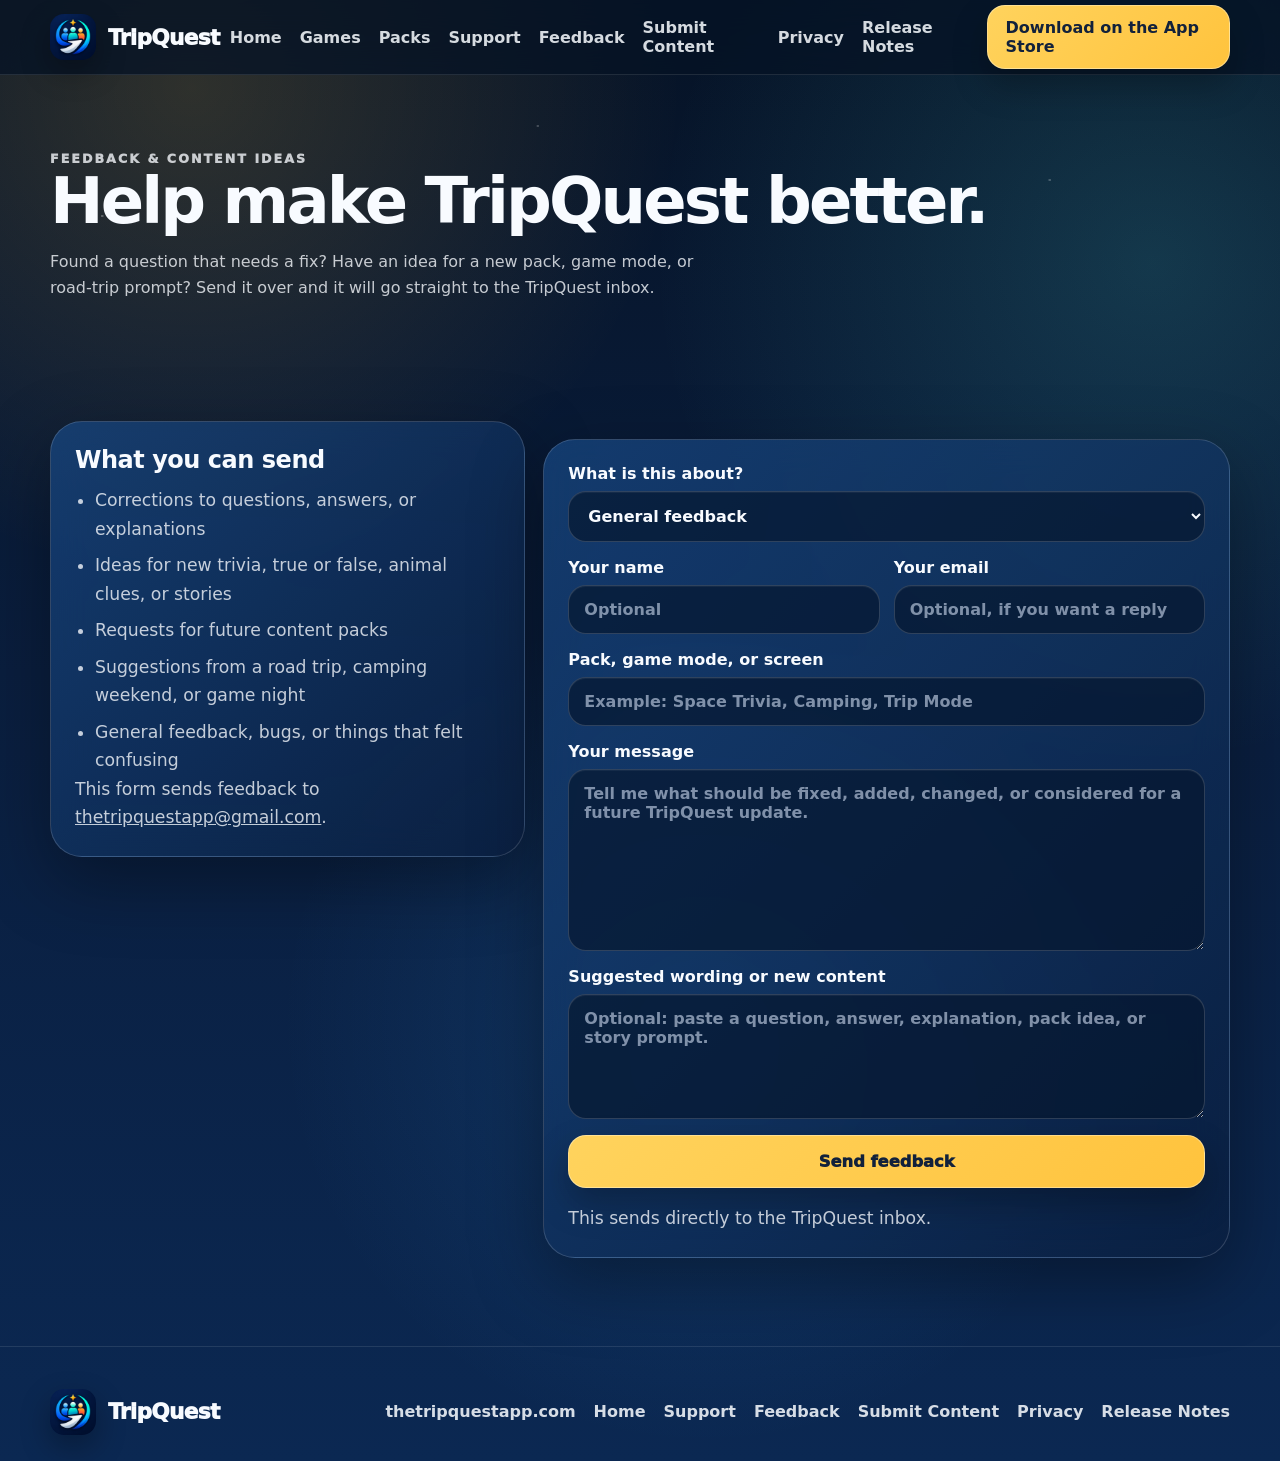
==== feedback.html @ 5d4609b8 "Update TripQuest website" ====
<!doctype html>
<html lang="en">
<head>
  <meta charset="utf-8" />
  <title>TripQuest Feedback & Content Requests | thetripquestapp.com</title>
  <meta name="viewport" content="width=device-width, initial-scale=1" />
  <meta name="description" content="Send TripQuest feedback, request question changes, suggest new content, or share ideas for future packs." />
  <link rel="canonical" href="https://thetripquestapp.com/feedback.html" />
  <link rel="icon" href="favicon.ico" sizes="any" />
  <link rel="icon" type="image/png" sizes="32x32" href="assets/favicon-32x32.png" />
  <link rel="icon" type="image/png" sizes="16x16" href="assets/favicon-16x16.png" />
  <link rel="apple-touch-icon" href="assets/apple-touch-icon.png" />
  <link rel="stylesheet" href="style.css" />
</head>
<body>
  <div class="sky-noise" aria-hidden="true"></div>
  <header class="site-header">
    <div class="wrap header-inner">
      <a class="brand" href="index.html">
        <img src="assets/tripquest-icon.png" alt="TripQuest icon" />
        <span>TripQuest</span>
      </a>
      <button class="nav-toggle" id="navToggle" aria-expanded="false" aria-controls="siteNav" aria-label="Toggle navigation"><span></span><span></span><span></span></button>
      <nav class="nav" id="siteNav" aria-label="Primary">
        <a href="index.html">Home</a>
        <a href="index.html#games">Games</a>
        <a href="index.html#packs">Packs</a>
        <a href="support.html">Support</a>
        <a href="feedback.html">Feedback</a>
        <a href="submit-content.html">Submit Content</a>
        <a href="privacy.html">Privacy</a>
        <a href="release-notes.html">Release Notes</a>
        <a class="btn nav-cta" href="https://apps.apple.com/us/app/tripquest-travel-games/id6760669535" target="_blank" rel="noopener">Download on the App Store</a>
      </nav>
    </div>
  </header>

  <main>
    <section class="page-hero small-hero section">
      <div class="wrap">
        <p class="eyebrow">Feedback & content ideas</p>
        <h1>Help make TripQuest better.</h1>
        <p>Found a question that needs a fix? Have an idea for a new pack, game mode, or road-trip prompt? Send it over and it will go straight to the TripQuest inbox.</p>
      </div>
    </section>

    <section class="section">
      <div class="wrap feedback-layout">
        <article class="content-card glass-panel feedback-intro">
          <h2>What you can send</h2>
          <ul class="note-list">
            <li>Corrections to questions, answers, or explanations</li>
            <li>Ideas for new trivia, true or false, animal clues, or stories</li>
            <li>Requests for future content packs</li>
            <li>Suggestions from a road trip, camping weekend, or game night</li>
            <li>General feedback, bugs, or things that felt confusing</li>
          </ul>
          <p class="small-note">This form sends feedback to <a href="mailto:thetripquestapp@gmail.com">thetripquestapp@gmail.com</a>.</p>
        </article>

        <article class="content-card glass-panel">
          <form class="feedback-form" id="feedbackForm" action="https://formsubmit.co/thetripquestapp@gmail.com" method="POST">
            <input type="hidden" name="_subject" value="New TripQuest feedback or content request" />
            <input type="hidden" name="_template" value="table" />
            <input type="hidden" name="_captcha" value="false" />
            <input type="hidden" name="_next" value="https://thetripquestapp.com/feedback.html?sent=1" />

            <label>
              What is this about?
              <select name="topic" required>
                <option value="General feedback">General feedback</option>
                <option value="Question or content correction">Question or content correction</option>
                <option value="New question or content idea">New question or content idea</option>
                <option value="New pack request">New pack request</option>
                <option value="Bug report">Bug report</option>
                <option value="Other">Other</option>
              </select>
            </label>

            <div class="form-row">
              <label>
                Your name
                <input name="name" type="text" autocomplete="name" placeholder="Optional" />
              </label>
              <label>
                Your email
                <input name="email" type="email" autocomplete="email" placeholder="Optional, if you want a reply" />
              </label>
            </div>

            <label>
              Pack, game mode, or screen
              <input name="area" type="text" placeholder="Example: Space Trivia, Camping, Trip Mode" />
            </label>

            <label>
              Your message
              <textarea name="message" rows="8" required placeholder="Tell me what should be fixed, added, changed, or considered for a future TripQuest update."></textarea>
            </label>

            <label>
              Suggested wording or new content
              <textarea name="suggestedContent" rows="5" placeholder="Optional: paste a question, answer, explanation, pack idea, or story prompt."></textarea>
            </label>

            <button class="btn primary large" type="submit">Send feedback</button>
            <p class="form-help">This sends directly to the TripQuest inbox.</p>
            <p class="form-success" id="formSuccess" hidden>Thanks — your message was sent.</p>
          </form>
        </article>
      </div>
    </section>
  </main>

  <footer class="site-footer">
    <div class="wrap footer-inner">
      <a class="brand footer-brand" href="index.html">
        <img src="assets/tripquest-icon.png" alt="TripQuest icon" />
        <span>TripQuest</span>
      </a>
      <nav class="footer-nav">
        <a href="https://thetripquestapp.com/">thetripquestapp.com</a>
        <a href="index.html">Home</a>
        <a href="support.html">Support</a>
        <a href="feedback.html">Feedback</a>
        <a href="submit-content.html">Submit Content</a>
        <a href="privacy.html">Privacy</a>
        <a href="release-notes.html">Release Notes</a>
      </nav>
    </div>
  </footer>
  <script src="script.js"></script>
  <script>
    (function () {
      if (window.location.search.includes('sent=1')) {
        const success = document.getElementById('formSuccess');
        if (success) success.hidden = false;
      }
    }());
  </script>
</body>
</html>
---- style.css ----
:root {
  --navy-950: #061326;
  --navy-900: #081a33;
  --navy-800: #0d2a52;
  --navy-700: #123c74;
  --blue: #37a4ff;
  --cyan: #55e3e0;
  --gold: #ffc33d;
  --gold-dark: #18233a;
  --white: #f8fbff;
  --soft: rgba(248, 251, 255, 0.78);
  --softer: rgba(248, 251, 255, 0.62);
  --panel: rgba(21, 58, 104, 0.68);
  --panel-strong: rgba(17, 48, 92, 0.86);
  --stroke: rgba(255, 255, 255, 0.16);
  --gold-glow: rgba(255, 195, 61, 0.38);
  --shadow: 0 24px 70px rgba(0, 0, 0, 0.34);
  --radius-xl: 32px;
  --radius-lg: 24px;
  --radius-md: 18px;
  --wrap: 1180px;
}

* { box-sizing: border-box; }
html { scroll-behavior: smooth; }
body {
  margin: 0;
  min-height: 100%;
  color: var(--white);
  font-family: Inter, ui-rounded, system-ui, -apple-system, BlinkMacSystemFont, "Segoe UI", sans-serif;
  background:
    radial-gradient(circle at 15% 6%, rgba(255, 195, 61, 0.16), transparent 28%),
    radial-gradient(circle at 90% 18%, rgba(85, 227, 224, 0.16), transparent 30%),
    radial-gradient(circle at 55% 70%, rgba(55, 164, 255, 0.15), transparent 34%),
    linear-gradient(180deg, #061326 0%, #0a1e3e 46%, #0b2852 100%);
  overflow-x: hidden;
}
body.nav-open { overflow: hidden; }
a { color: inherit; }
img { display: block; max-width: 100%; }
button { font: inherit; }

.sky-noise {
  position: fixed;
  inset: 0;
  pointer-events: none;
  opacity: 0.36;
  background-image:
    radial-gradient(circle at 8% 24%, rgba(255,255,255,0.72) 0 1px, transparent 1.4px),
    radial-gradient(circle at 42% 14%, rgba(255,255,255,0.58) 0 1px, transparent 1.3px),
    radial-gradient(circle at 82% 20%, rgba(255,255,255,0.62) 0 1px, transparent 1.4px),
    radial-gradient(circle at 76% 64%, rgba(255,255,255,0.42) 0 1px, transparent 1.3px),
    radial-gradient(circle at 22% 72%, rgba(255,255,255,0.52) 0 1px, transparent 1.4px);
  z-index: 0;
}
.orb {
  position: fixed;
  border-radius: 999px;
  filter: blur(8px);
  pointer-events: none;
  z-index: 0;
}
.orb-one { width: 320px; height: 320px; left: -120px; top: 160px; background: rgba(55,164,255,0.12); }
.orb-two { width: 280px; height: 280px; right: -110px; top: 340px; background: rgba(255,195,61,0.10); }
.orb-three { width: 380px; height: 380px; left: 28%; bottom: -170px; background: rgba(85,227,224,0.10); }

.site-header, main, .site-footer { position: relative; z-index: 1; }
.wrap { width: min(var(--wrap), calc(100% - 34px)); margin: 0 auto; }

.site-header {
  position: sticky;
  top: 0;
  z-index: 50;
  background: rgba(6, 19, 38, 0.76);
  border-bottom: 1px solid rgba(255,255,255,0.10);
  backdrop-filter: blur(18px);
}
.header-inner {
  min-height: 74px;
  display: flex;
  align-items: center;
  justify-content: space-between;
  gap: 24px;
}
.brand {
  display: inline-flex;
  align-items: center;
  gap: 12px;
  text-decoration: none;
  font-weight: 950;
  font-size: 1.35rem;
  letter-spacing: -0.03em;
}
.brand img {
  width: 46px;
  height: 46px;
  border-radius: 14px;
  box-shadow: 0 12px 30px rgba(0,0,0,0.30);
}
.nav {
  display: flex;
  align-items: center;
  gap: 18px;
}
.nav a, .footer-nav a {
  text-decoration: none;
  color: rgba(248,251,255,0.86);
  font-weight: 800;
}
.nav a:hover, .footer-nav a:hover { color: white; }
.nav-toggle {
  display: none;
  width: 48px;
  height: 48px;
  border-radius: 17px;
  border: 1px solid var(--stroke);
  background: rgba(255,255,255,0.08);
  padding: 11px;
  cursor: pointer;
}
.nav-toggle span {
  display: block;
  height: 2px;
  margin: 5px 0;
  background: white;
  border-radius: 999px;
}

.section { padding: 88px 0; }
.compact-section { padding-top: 18px; }
.alt-section {
  background: linear-gradient(180deg, rgba(255,255,255,0.045), rgba(255,255,255,0.025));
  border-block: 1px solid rgba(255,255,255,0.08);
}
.hero { padding-top: 62px; padding-bottom: 56px; }
.hero-grid {
  display: grid;
  grid-template-columns: minmax(0, 1.02fr) minmax(330px, 0.98fr);
  align-items: center;
  gap: 42px;
}
.eyebrow {
  margin: 0 0 14px;
  color: var(--cyan);
  font-size: 0.79rem;
  letter-spacing: 0.16em;
  text-transform: uppercase;
  font-weight: 950;
}
h1, h2, h3, p { overflow-wrap: anywhere; }
.hero h1,
.section-head h2,
.trust-panel h2,
.trip-copy h2,
.packs-layout h2,
.faq-layout h2,
.cta-panel h2,
.page-hero h1 {
  margin: 0;
  letter-spacing: -0.045em;
  line-height: 0.98;
}
.hero h1 { font-size: clamp(3.2rem, 6.6vw, 6.2rem); max-width: 9.5ch; }
.lead, .section-lead, .section-head p, .trust-panel p, .trip-copy p, .faq-layout p, .cta-panel p, .content-card p, .content-card li {
  color: var(--soft);
  line-height: 1.65;
  font-size: 1.08rem;
}
.lead { margin: 22px 0 0; max-width: 42rem; font-size: 1.18rem; }

.hero-actions { display: flex; gap: 14px; flex-wrap: wrap; align-items: center; margin-top: 30px; }
.centered-actions { justify-content: center; }
.btn {
  display: inline-flex;
  align-items: center;
  justify-content: center;
  gap: 8px;
  text-decoration: none;
  font-weight: 950;
  border-radius: 18px;
  padding: 12px 18px;
  border: 1px solid transparent;
  box-shadow: 0 16px 34px rgba(0,0,0,0.26);
  transition: transform 150ms ease, filter 150ms ease, border-color 150ms ease;
}
.btn:hover { transform: translateY(-1px); filter: brightness(1.04); }
.btn.primary, .btn.nav-cta {
  color: #12213b;
  background: linear-gradient(135deg, #ffd35d, var(--gold));
  border-color: rgba(255,255,255,0.36);
}
.btn.ghost {
  color: white;
  background: rgba(255,255,255,0.09);
  border-color: rgba(255,255,255,0.16);
}
.btn.large { padding: 16px 22px; font-size: 1.02rem; }

.quick-badges, .perfect-grid {
  display: flex;
  flex-wrap: wrap;
  gap: 12px;
  margin-top: 28px;
}
.quick-badges span, .perfect-grid span {
  display: inline-flex;
  align-items: center;
  border-radius: 999px;
  background: rgba(255,255,255,0.10);
  border: 1px solid rgba(255,255,255,0.14);
  padding: 10px 14px;
  font-weight: 850;
  color: rgba(248,251,255,0.90);
}

.glass-panel {
  background:
    linear-gradient(135deg, rgba(24, 72, 132, 0.72), rgba(10, 30, 62, 0.72));
  border: 1px solid var(--stroke);
  border-radius: var(--radius-xl);
  box-shadow: var(--shadow);
  backdrop-filter: blur(18px);
}
.hero-phone-wrap { position: relative; min-height: 670px; }
.phone-stack { position: relative; height: 670px; }
.phone-card {
  position: absolute;
  width: min(62vw, 310px);
  aspect-ratio: 1206 / 2622;
  border-radius: 34px;
  overflow: hidden;
  background: rgba(255,255,255,0.08);
  border: 1px solid rgba(255,255,255,0.20);
  box-shadow: 0 30px 90px rgba(0,0,0,0.44);
}
.phone-card img { width: 100%; height: 100%; object-fit: cover; }
.front-card { right: 58px; top: 0; z-index: 2; }
.back-card { left: 22px; top: 66px; transform: rotate(-7deg); opacity: 0.78; z-index: 1; }
.floating-note {
  position: absolute;
  z-index: 3;
  padding: 12px 16px;
  border-radius: 999px;
  font-weight: 950;
  color: #0b1d36;
  background: linear-gradient(135deg, var(--gold), #ffe08a);
  box-shadow: 0 16px 34px rgba(0,0,0,0.28), 0 0 34px var(--gold-glow);
}
.note-one { right: 0; top: 92px; }
.note-two { left: 4px; bottom: 82px; background: linear-gradient(135deg, #69eeeb, #bafefa); }

.trust-panel {
  display: grid;
  grid-template-columns: minmax(0, 0.9fr) minmax(0, 1.1fr);
  gap: 28px;
  align-items: center;
  padding: 30px;
}
.trust-panel h2 { font-size: clamp(2rem, 3.8vw, 3.3rem); }
.trust-panel p { margin: 0; }

.section-head { max-width: 780px; margin-bottom: 32px; }
.section-head.centered { text-align: center; margin-inline: auto; }
.section-head h2, .packs-layout h2, .faq-layout h2, .cta-panel h2 { font-size: clamp(2.1rem, 4.4vw, 4rem); }
.section-head p, .section-lead { max-width: 68ch; margin: 16px 0 0; }

.steps-grid, .game-grid, .perfect-grid {
  display: grid;
  gap: 18px;
}
.steps-grid { grid-template-columns: repeat(4, minmax(0, 1fr)); }
.game-grid { grid-template-columns: repeat(3, minmax(0, 1fr)); }
.step-card, .game-card, .faq-item, .content-card { padding: 24px; }
.step-num, .game-icon {
  width: 54px;
  height: 54px;
  display: inline-flex;
  align-items: center;
  justify-content: center;
  border-radius: 18px;
  font-weight: 950;
  color: #10203a;
  background: linear-gradient(135deg, #ffd35d, var(--gold));
  margin-bottom: 18px;
  box-shadow: 0 10px 24px rgba(255,195,61,0.16);
}
.game-icon { background: linear-gradient(135deg, #63e9e5, #bdfdfb); }
.step-card h3, .game-card h3 { margin: 0 0 10px; font-size: 1.32rem; letter-spacing: -0.025em; }
.step-card p, .game-card p { margin: 0; color: var(--soft); line-height: 1.6; }

.trip-mode-panel {
  display: grid;
  grid-template-columns: minmax(0, 1fr) minmax(280px, 370px);
  gap: 34px;
  align-items: center;
  padding: 34px;
  background:
    radial-gradient(circle at 82% 24%, rgba(255,195,61,0.18), transparent 34%),
    linear-gradient(135deg, rgba(16, 61, 117, 0.88), rgba(7, 25, 54, 0.86));
}
.trip-copy h2 { font-size: clamp(2.1rem, 4.4vw, 4rem); }
.trip-preview {
  justify-self: center;
  width: min(100%, 280px);
  border-radius: 32px;
  overflow: hidden;
  border: 1px solid rgba(255,255,255,0.18);
  box-shadow: 0 24px 70px rgba(0,0,0,0.38);
}
.check-list { list-style: none; padding: 0; margin: 24px 0 0; display: grid; gap: 13px; }
.check-list li { position: relative; padding-left: 30px; color: rgba(248,251,255,0.88); font-weight: 800; line-height: 1.45; }
.check-list li::before {
  content: "";
  position: absolute;
  left: 0;
  top: 7px;
  width: 12px;
  height: 12px;
  border-radius: 50%;
  background: var(--gold);
  box-shadow: 0 0 0 6px rgba(255,195,61,0.14);
}

.packs-layout, .faq-layout {
  display: grid;
  grid-template-columns: minmax(0, 0.9fr) minmax(320px, 0.8fr);
  gap: 32px;
  align-items: start;
}
.pack-list { padding: 18px; }
.pack-list article {
  display: grid;
  grid-template-columns: minmax(0, 0.62fr) minmax(0, 1fr);
  gap: 14px;
  align-items: center;
  padding: 18px;
  border-radius: 20px;
  background: rgba(255,255,255,0.055);
  border: 1px solid rgba(255,255,255,0.08);
}
.pack-list article + article { margin-top: 10px; }
.pack-list strong { font-size: 1.2rem; letter-spacing: -0.02em; }
.pack-list span { color: var(--soft); line-height: 1.45; font-weight: 700; }

.screens-row {
  display: grid;
  grid-template-columns: repeat(3, minmax(0, 1fr));
  gap: 20px;
  align-items: center;
}
.screenshot-card {
  margin: 0;
  padding: 16px;
}
.screenshot-card img {
  width: 100%;
  aspect-ratio: 1206 / 2622;
  object-fit: cover;
  border-radius: 26px;
  border: 1px solid rgba(255,255,255,0.14);
}
.screenshot-card figcaption {
  color: rgba(248,251,255,0.84);
  font-weight: 850;
  line-height: 1.35;
  margin-top: 14px;
}
.featured-shot { transform: translateY(-18px); }

.perfect-section { padding-top: 70px; padding-bottom: 70px; }
.perfect-grid { grid-template-columns: repeat(3, minmax(0, 1fr)); margin-top: 0; }
.perfect-grid span { justify-content: center; padding: 18px; border-radius: 22px; }

.faq-list { display: grid; gap: 13px; }
.faq-item summary {
  cursor: pointer;
  list-style: none;
  position: relative;
  padding-right: 32px;
  font-size: 1.1rem;
  font-weight: 950;
}
.faq-item summary::-webkit-details-marker { display: none; }
.faq-item summary::after {
  content: "+";
  position: absolute;
  right: 0;
  top: -4px;
  font-size: 1.65rem;
  font-weight: 500;
  color: var(--gold);
}
.faq-item[open] summary::after { content: "–"; }
.faq-item p { margin: 14px 0 0; color: var(--soft); line-height: 1.6; }
.cta-panel { padding: 40px 28px; text-align: center; }
.cta-panel h2 { margin-top: 8px; }
.cta-panel p { max-width: 58ch; margin: 16px auto 0; }

.site-footer { padding: 42px 0 26px; border-top: 1px solid rgba(255,255,255,0.10); }
.footer-inner, .footer-bottom { display: flex; align-items: center; justify-content: space-between; gap: 20px; }
.footer-nav { display: flex; flex-wrap: wrap; gap: 18px; }
.footer-copy, .footer-bottom p { color: var(--softer); margin: 12px 0 0; }
.footer-bottom { margin-top: 24px; }

.page-hero.small-hero { padding-top: 58px; padding-bottom: 32px; }
.page-hero h1 { font-size: clamp(2.4rem, 5vw, 4.3rem); }
.page-hero p { max-width: 65ch; margin: 16px 0 0; color: var(--soft); line-height: 1.65; }
.support-grid { display: grid; grid-template-columns: repeat(2, minmax(0, 1fr)); gap: 18px; }
.content-card h2, .content-card h3 { margin: 0 0 12px; letter-spacing: -0.02em; }
.content-card p { margin: 0; }
.content-card p + p, .content-card p + h3, .content-card ul + h3 { margin-top: 14px; }
.content-card ul { margin: 0; padding-left: 20px; }
.content-card li + li { margin-top: 8px; }
.release-entry + .release-entry, .content-card + .content-card { margin-top: 18px; }
.note-list, .release-list { color: var(--soft); line-height: 1.7; }

@media (max-width: 1040px) {
  .hero-grid, .trust-panel, .trip-mode-panel, .packs-layout, .faq-layout, .support-grid { grid-template-columns: 1fr; }
  .hero-phone-wrap { min-height: 590px; }
  .phone-stack { height: 590px; }
  .front-card { right: 15%; }
  .back-card { left: 10%; }
  .steps-grid { grid-template-columns: repeat(2, minmax(0, 1fr)); }
  .game-grid, .screens-row, .perfect-grid { grid-template-columns: repeat(2, minmax(0, 1fr)); }
  .featured-shot { transform: none; }
}
@media (max-width: 860px) {
  .nav-toggle { display: inline-block; }
  .nav {
    position: fixed;
    inset: 82px 17px auto 17px;
    display: none;
    flex-direction: column;
    align-items: stretch;
    gap: 10px;
    padding: 18px;
    border-radius: 24px;
    background: rgba(8, 26, 51, 0.96);
    border: 1px solid rgba(255,255,255,0.14);
    box-shadow: var(--shadow);
  }
  body.nav-open .nav { display: flex; }
  .nav-cta { width: 100%; }
}
@media (max-width: 720px) {
  .wrap { width: min(var(--wrap), calc(100% - 24px)); }
  .section { padding: 68px 0; }
  .hero { padding-top: 42px; }
  .hero h1 { max-width: none; }
  .hero-phone-wrap { min-height: 492px; margin-top: 10px; }
  .phone-stack { height: 492px; }
  .phone-card { width: min(68vw, 260px); border-radius: 28px; }
  .front-card { right: 6%; }
  .back-card { left: 0; top: 58px; }
  .floating-note { font-size: 0.86rem; padding: 10px 12px; }
  .note-one { right: 4px; top: 56px; }
  .note-two { left: 0; bottom: 50px; }
  .steps-grid, .game-grid, .screens-row, .perfect-grid, .pack-list article { grid-template-columns: 1fr; }
  .trust-panel, .trip-mode-panel, .content-card, .faq-item, .cta-panel { padding: 22px; }
  .hero-actions .btn, .centered-actions .btn { width: 100%; }
  .footer-inner, .footer-bottom { flex-direction: column; align-items: flex-start; }
}


.feedback-layout { display: grid; grid-template-columns: minmax(0, 0.9fr) minmax(0, 1.3fr); gap: 18px; align-items: start; }
.feedback-intro { position: sticky; top: 92px; }
.small-note, .form-help { color: var(--softer); font-size: 0.95rem; line-height: 1.55; }
.feedback-form { display: grid; gap: 16px; }
.feedback-form label { display: grid; gap: 8px; color: var(--text); font-weight: 900; }
.feedback-form input,
.feedback-form select,
.feedback-form textarea {
  width: 100%;
  border: 1px solid rgba(255,255,255,0.16);
  border-radius: 18px;
  background: rgba(7, 24, 48, 0.70);
  color: var(--text);
  padding: 14px 15px;
  font: inherit;
  outline: none;
  box-shadow: inset 0 1px 0 rgba(255,255,255,0.05);
}
.feedback-form textarea { resize: vertical; min-height: 120px; }
.feedback-form input::placeholder,
.feedback-form textarea::placeholder { color: rgba(223, 236, 255, 0.56); }
.feedback-form input:focus,
.feedback-form select:focus,
.feedback-form textarea:focus {
  border-color: rgba(255, 194, 61, 0.72);
  box-shadow: 0 0 0 4px rgba(255, 194, 61, 0.12), inset 0 1px 0 rgba(255,255,255,0.06);
}
.form-row { display: grid; grid-template-columns: repeat(2, minmax(0, 1fr)); gap: 14px; }
@media (max-width: 1040px) {
  .feedback-layout { grid-template-columns: 1fr; }
  .feedback-intro { position: static; }
}
@media (max-width: 720px) {
  .form-row { grid-template-columns: 1fr; }
}


.form-success {
  margin-top: 12px;
  color: #9ff7d5;
  font-weight: 800;
}


.submit-callout-section {
  padding-top: 16px;
  padding-bottom: 28px;
}
.submit-callout {
  display: grid;
  grid-template-columns: minmax(0, 1fr) auto;
  gap: 22px;
  align-items: center;
  padding: 28px;
  background:
    radial-gradient(circle at 86% 16%, rgba(255, 195, 61, 0.22), transparent 34%),
    linear-gradient(135deg, rgba(26, 86, 154, 0.88), rgba(8, 28, 58, 0.88));
}
.submit-callout h2 {
  margin: 0;
  font-size: clamp(1.8rem, 3.2vw, 3rem);
  letter-spacing: -0.035em;
  line-height: 1.02;
}
.submit-callout p {
  margin: 12px 0 0;
  color: var(--soft);
  line-height: 1.6;
  max-width: 78ch;
}
.optional-label {
  color: var(--softer);
  font-weight: 800;
  font-size: 0.92em;
}
.mode-fields {
  display: grid;
  gap: 14px;
  padding: 18px;
  border-radius: 24px;
  background: rgba(255,255,255,0.055);
  border: 1px solid rgba(255,255,255,0.11);
}
.mode-fields[hidden] { display: none; }
.mode-fields h3 {
  margin: 0 0 2px;
  font-size: 1.12rem;
}
.submission-terms {
  display: grid;
  gap: 10px;
  padding: 16px;
  border-radius: 20px;
  background: rgba(7, 24, 48, 0.46);
  border: 1px solid rgba(255,255,255,0.10);
}
.feedback-form .check-label {
  display: grid;
  grid-template-columns: auto minmax(0, 1fr);
  align-items: start;
  gap: 10px;
  color: var(--soft);
  font-weight: 800;
  line-height: 1.45;
}
.feedback-form .check-label input {
  width: auto;
  margin-top: 4px;
  box-shadow: none;
}
@media (max-width: 720px) {
  .submit-callout { grid-template-columns: 1fr; }
  .submit-callout .btn { width: 100%; }
}

/* TripQuest app-inspired styling for the content submission form only */
.app-submit-card {
  position: relative;
  overflow: hidden;
  border-radius: 34px;
  padding: 28px;
  background: radial-gradient(circle at 12% 8%, rgba(145, 218, 255, 0.30), transparent 34%), radial-gradient(circle at 90% 20%, rgba(255, 198, 44, 0.22), transparent 24%), linear-gradient(180deg, #2d88df 0%, #62b6f2 100%);
  border: 1px solid rgba(184, 232, 255, 0.62);
  box-shadow: 0 24px 58px rgba(0, 16, 46, 0.36);
}
.app-submit-card::before,
.app-submit-card::after {
  content: "";
  position: absolute;
  border-radius: 999px;
  pointer-events: none;
}
.app-submit-card::before {
  width: 190px;
  height: 190px;
  left: -76px;
  top: 26px;
  background: rgba(174, 231, 255, 0.18);
}
.app-submit-card::after {
  width: 160px;
  height: 160px;
  right: -52px;
  top: 88px;
  background: rgba(120, 218, 244, 0.18);
}
.app-style-submit-form {
  position: relative;
  z-index: 1;
  gap: 18px;
  color: #ffffff;
}
.app-style-submit-form label {
  color: #ffffff;
  font-weight: 950;
  text-shadow: 0 2px 8px rgba(3, 24, 55, 0.22);
}
.app-style-submit-form .optional-label {
  display: block;
  color: rgba(255,255,255,0.80);
  font-weight: 900;
  text-shadow: none;
}
.app-style-submit-form input,
.app-style-submit-form select,
.app-style-submit-form textarea {
  border-radius: 20px;
  border: 2px solid rgba(178, 225, 255, 0.42);
  background: rgba(9, 31, 63, 0.90);
  color: #ffffff;
  font-weight: 850;
  box-shadow: inset 0 1px 0 rgba(255,255,255,0.08), 0 5px 14px rgba(0, 24, 65, 0.12);
}
.app-style-submit-form input::placeholder,
.app-style-submit-form textarea::placeholder {
  color: rgba(221, 235, 255, 0.64);
  font-weight: 800;
}
.app-style-submit-form input:focus,
.app-style-submit-form select:focus,
.app-style-submit-form textarea:focus {
  border-color: rgba(255, 194, 45, 0.96);
  box-shadow: 0 0 0 4px rgba(255, 194, 45, 0.22), 0 10px 24px rgba(0, 24, 65, 0.18), inset 0 1px 0 rgba(255,255,255,0.10);
}
.app-style-submit-form select option {
  background: #0b2447;
  color: #ffffff;
}
.app-style-submit-form .mode-fields {
  border-radius: 30px;
  padding: 22px;
  background: linear-gradient(180deg, rgba(16, 46, 89, 0.96), rgba(10, 34, 68, 0.96));
  border: 2px solid rgba(186, 225, 255, 0.40);
  box-shadow: 0 14px 30px rgba(3, 25, 60, 0.24);
}
.app-style-submit-form .mode-fields h3 {
  color: #ffffff;
  font-size: 1.28rem;
  font-weight: 950;
  letter-spacing: -0.02em;
}
.app-style-submit-form .submission-terms {
  border-radius: 26px;
  background: rgba(9, 31, 63, 0.90);
  border: 2px solid rgba(186, 225, 255, 0.32);
  box-shadow: 0 12px 24px rgba(3, 25, 60, 0.16);
}
.app-style-submit-form .check-label {
  color: rgba(255,255,255,0.92);
  text-shadow: none;
}
.app-style-submit-form .check-label input {
  accent-color: #ffc32d;
}
.app-style-submit-form .form-help {
  color: rgba(255,255,255,0.92);
  font-weight: 650;
}
.app-style-submit-form .btn.primary.large {
  border-radius: 18px;
  background: linear-gradient(180deg, #ffd768 0%, #ffb72e 100%);
  color: #071c38;
  font-weight: 950;
  box-shadow: 0 14px 28px rgba(7, 31, 70, 0.24);
}
.app-style-submit-form .btn.primary.large:hover {
  transform: translateY(-1px);
  box-shadow: 0 18px 34px rgba(7, 31, 70, 0.28);
}
.app-style-submit-form .form-success {
  color: #ffffff;
  font-weight: 950;
  text-shadow: 0 2px 8px rgba(3, 24, 55, 0.24);
}
@media (max-width: 720px) {
  .app-submit-card { border-radius: 28px; padding: 20px; }
  .app-style-submit-form .mode-fields { border-radius: 24px; padding: 18px; }
}


/* Submit Content hero copy emphasis only */
.submit-content-hero h1 {
  max-width: 12ch;
}
.submit-content-hero h1 span {
  display: block;
  color: var(--gold);
  text-shadow: 0 10px 28px rgba(255, 195, 61, 0.18);
}
.submit-content-hero p strong,
.app-style-submit-form .form-help strong {
  color: #ffffff;
  font-weight: 950;
}
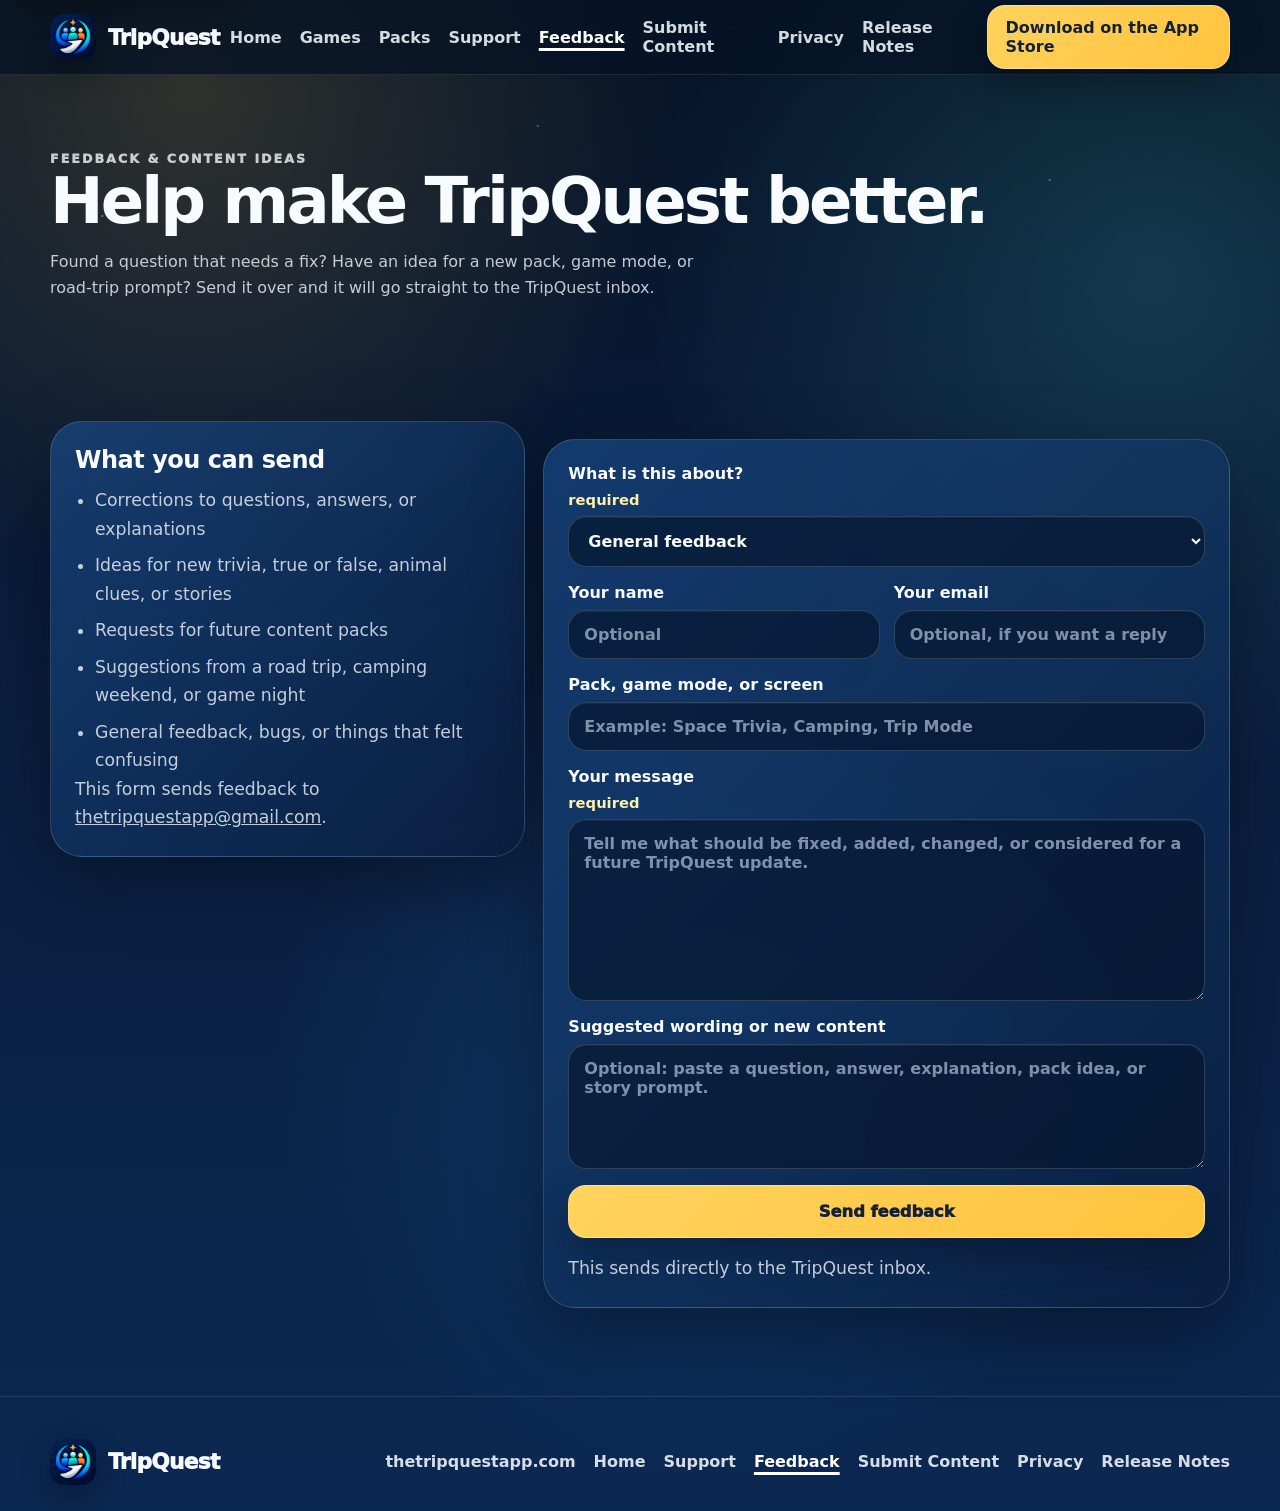
==== commit 8487f5dc: "Update TripQuest website" ====
--- a/feedback.html
+++ b/feedback.html
@@ -13,6 +13,7 @@
   <link rel="stylesheet" href="style.css" />
 </head>
 <body>
+  <a class="skip-link" href="#main">Skip to main content</a>
   <div class="sky-noise" aria-hidden="true"></div>
   <header class="site-header">
     <div class="wrap header-inner">
@@ -20,22 +21,22 @@
         <img src="assets/tripquest-icon.png" alt="TripQuest icon" />
         <span>TripQuest</span>
       </a>
-      <button class="nav-toggle" id="navToggle" aria-expanded="false" aria-controls="siteNav" aria-label="Toggle navigation"><span></span><span></span><span></span></button>
+      <button class="nav-toggle" id="navToggle" type="button" aria-expanded="false" aria-controls="siteNav" aria-label="Open navigation"><span></span><span></span><span></span></button>
       <nav class="nav" id="siteNav" aria-label="Primary">
         <a href="index.html">Home</a>
         <a href="index.html#games">Games</a>
         <a href="index.html#packs">Packs</a>
         <a href="support.html">Support</a>
-        <a href="feedback.html">Feedback</a>
+        <a href="feedback.html" aria-current="page">Feedback</a>
         <a href="submit-content.html">Submit Content</a>
         <a href="privacy.html">Privacy</a>
         <a href="release-notes.html">Release Notes</a>
-        <a class="btn nav-cta" href="https://apps.apple.com/us/app/tripquest-travel-games/id6760669535" target="_blank" rel="noopener">Download on the App Store</a>
+        <a class="btn nav-cta" href="https://apps.apple.com/us/app/tripquest-travel-games/id6760669535" target="_blank" rel="noopener" aria-label="Download TripQuest on the App Store, opens in a new tab">Download on the App Store</a>
       </nav>
     </div>
   </header>
 
-  <main>
+  <main id="main">
     <section class="page-hero small-hero section">
       <div class="wrap">
         <p class="eyebrow">Feedback & content ideas</p>
@@ -59,14 +60,14 @@
         </article>
 
         <article class="content-card glass-panel">
-          <form class="feedback-form" id="feedbackForm" action="https://formsubmit.co/thetripquestapp@gmail.com" method="POST">
+          <form class="feedback-form" id="feedbackForm" action="https://formsubmit.co/thetripquestapp@gmail.com" method="POST" data-formsubmit-ajax>
             <input type="hidden" name="_subject" value="New TripQuest feedback or content request" />
             <input type="hidden" name="_template" value="table" />
             <input type="hidden" name="_captcha" value="false" />
             <input type="hidden" name="_next" value="https://thetripquestapp.com/feedback.html?sent=1" />
 
             <label>
-              What is this about?
+              What is this about? <span class="required-label">required</span>
               <select name="topic" required>
                 <option value="General feedback">General feedback</option>
                 <option value="Question or content correction">Question or content correction</option>
@@ -94,7 +95,7 @@
             </label>
 
             <label>
-              Your message
+              Your message <span class="required-label">required</span>
               <textarea name="message" rows="8" required placeholder="Tell me what should be fixed, added, changed, or considered for a future TripQuest update."></textarea>
             </label>
 
@@ -105,7 +106,8 @@
 
             <button class="btn primary large" type="submit">Send feedback</button>
             <p class="form-help">This sends directly to the TripQuest inbox.</p>
-            <p class="form-success" id="formSuccess" hidden>Thanks — your message was sent.</p>
+            <p class="form-success" id="formSuccess" role="status" aria-live="polite" hidden>Thanks — your message was sent.</p>
+            <p class="form-error" role="alert" hidden>Something blocked the send. Please email <a href="mailto:thetripquestapp@gmail.com">thetripquestapp@gmail.com</a> directly.</p>
           </form>
         </article>
       </div>
@@ -118,11 +120,11 @@
         <img src="assets/tripquest-icon.png" alt="TripQuest icon" />
         <span>TripQuest</span>
       </a>
-      <nav class="footer-nav">
+      <nav class="footer-nav" aria-label="Footer">
         <a href="https://thetripquestapp.com/">thetripquestapp.com</a>
         <a href="index.html">Home</a>
         <a href="support.html">Support</a>
-        <a href="feedback.html">Feedback</a>
+        <a href="feedback.html" aria-current="page">Feedback</a>
         <a href="submit-content.html">Submit Content</a>
         <a href="privacy.html">Privacy</a>
         <a href="release-notes.html">Release Notes</a>
@@ -130,13 +132,5 @@
     </div>
   </footer>
   <script src="script.js"></script>
-  <script>
-    (function () {
-      if (window.location.search.includes('sent=1')) {
-        const success = document.getElementById('formSuccess');
-        if (success) success.hidden = false;
-      }
-    }());
-  </script>
 </body>
 </html>
--- a/style.css
+++ b/style.css
@@ -8,12 +8,14 @@
   --gold: #ffc33d;
   --gold-dark: #18233a;
   --white: #f8fbff;
+  --text: #f8fbff;
   --soft: rgba(248, 251, 255, 0.78);
-  --softer: rgba(248, 251, 255, 0.62);
+  --softer: rgba(248, 251, 255, 0.74);
   --panel: rgba(21, 58, 104, 0.68);
   --panel-strong: rgba(17, 48, 92, 0.86);
   --stroke: rgba(255, 255, 255, 0.16);
   --gold-glow: rgba(255, 195, 61, 0.38);
+  --focus: #fff2a8;
   --shadow: 0 24px 70px rgba(0, 0, 0, 0.34);
   --radius-xl: 32px;
   --radius-lg: 24px;
@@ -40,6 +42,36 @@
 img { display: block; max-width: 100%; }
 button { font: inherit; }
 
+.skip-link {
+  position: fixed;
+  left: 17px;
+  top: 12px;
+  z-index: 100;
+  transform: translateY(-140%);
+  border-radius: 12px;
+  background: var(--focus);
+  color: #071c38;
+  padding: 12px 16px;
+  font-weight: 950;
+  text-decoration: none;
+  box-shadow: 0 12px 30px rgba(0,0,0,0.35);
+}
+.skip-link:focus {
+  transform: translateY(0);
+}
+
+:focus {
+  outline: 3px solid var(--focus);
+  outline-offset: 4px;
+}
+:focus-visible {
+  outline: 3px solid var(--focus);
+  outline-offset: 4px;
+}
+:focus:not(:focus-visible) {
+  outline: none;
+}
+
 .sky-noise {
   position: fixed;
   inset: 0;
@@ -107,7 +139,13 @@
   color: rgba(248,251,255,0.86);
   font-weight: 800;
 }
-.nav a:hover, .footer-nav a:hover { color: white; }
+.nav a:hover, .footer-nav a:hover,
+.nav a[aria-current="page"], .footer-nav a[aria-current="page"] { color: white; }
+.nav a[aria-current="page"], .footer-nav a[aria-current="page"] {
+  text-decoration: underline;
+  text-decoration-thickness: 3px;
+  text-underline-offset: 0.32em;
+}
 .nav-toggle {
   display: none;
   width: 48px;
@@ -489,6 +527,12 @@
   border-color: rgba(255, 194, 61, 0.72);
   box-shadow: 0 0 0 4px rgba(255, 194, 61, 0.12), inset 0 1px 0 rgba(255,255,255,0.06);
 }
+.feedback-form input:focus-visible,
+.feedback-form select:focus-visible,
+.feedback-form textarea:focus-visible {
+  outline: 3px solid var(--focus);
+  outline-offset: 3px;
+}
 .form-row { display: grid; grid-template-columns: repeat(2, minmax(0, 1fr)); gap: 14px; }
 @media (max-width: 1040px) {
   .feedback-layout { grid-template-columns: 1fr; }
@@ -503,6 +547,16 @@
   margin-top: 12px;
   color: #9ff7d5;
   font-weight: 800;
+}
+.form-error {
+  margin-top: 12px;
+  color: #ffd6d6;
+  font-weight: 800;
+}
+.form-error a {
+  color: #ffffff;
+  text-decoration-thickness: 2px;
+  text-underline-offset: 0.22em;
 }
 
 
@@ -535,6 +589,11 @@
 .optional-label {
   color: var(--softer);
   font-weight: 800;
+  font-size: 0.92em;
+}
+.required-label {
+  color: var(--focus);
+  font-weight: 900;
   font-size: 0.92em;
 }
 .mode-fields {
@@ -625,6 +684,11 @@
   font-weight: 900;
   text-shadow: none;
 }
+.app-style-submit-form .required-label {
+  display: block;
+  color: #fff2a8;
+  text-shadow: none;
+}
 .app-style-submit-form input,
 .app-style-submit-form select,
 .app-style-submit-form textarea {
@@ -696,6 +760,11 @@
   font-weight: 950;
   text-shadow: 0 2px 8px rgba(3, 24, 55, 0.24);
 }
+.app-style-submit-form .form-error {
+  color: #ffffff;
+  font-weight: 950;
+  text-shadow: 0 2px 8px rgba(3, 24, 55, 0.24);
+}
 @media (max-width: 720px) {
   .app-submit-card { border-radius: 28px; padding: 20px; }
   .app-style-submit-form .mode-fields { border-radius: 24px; padding: 18px; }
@@ -716,3 +785,23 @@
   color: #ffffff;
   font-weight: 950;
 }
+
+@media (prefers-reduced-motion: reduce) {
+  html { scroll-behavior: auto; }
+  *,
+  *::before,
+  *::after {
+    animation-duration: 0.01ms !important;
+    animation-iteration-count: 1 !important;
+    scroll-behavior: auto !important;
+    transition-duration: 0.01ms !important;
+  }
+  .btn:hover,
+  .app-style-submit-form .btn.primary.large:hover {
+    transform: none;
+  }
+  .back-card,
+  .featured-shot {
+    transform: none;
+  }
+}
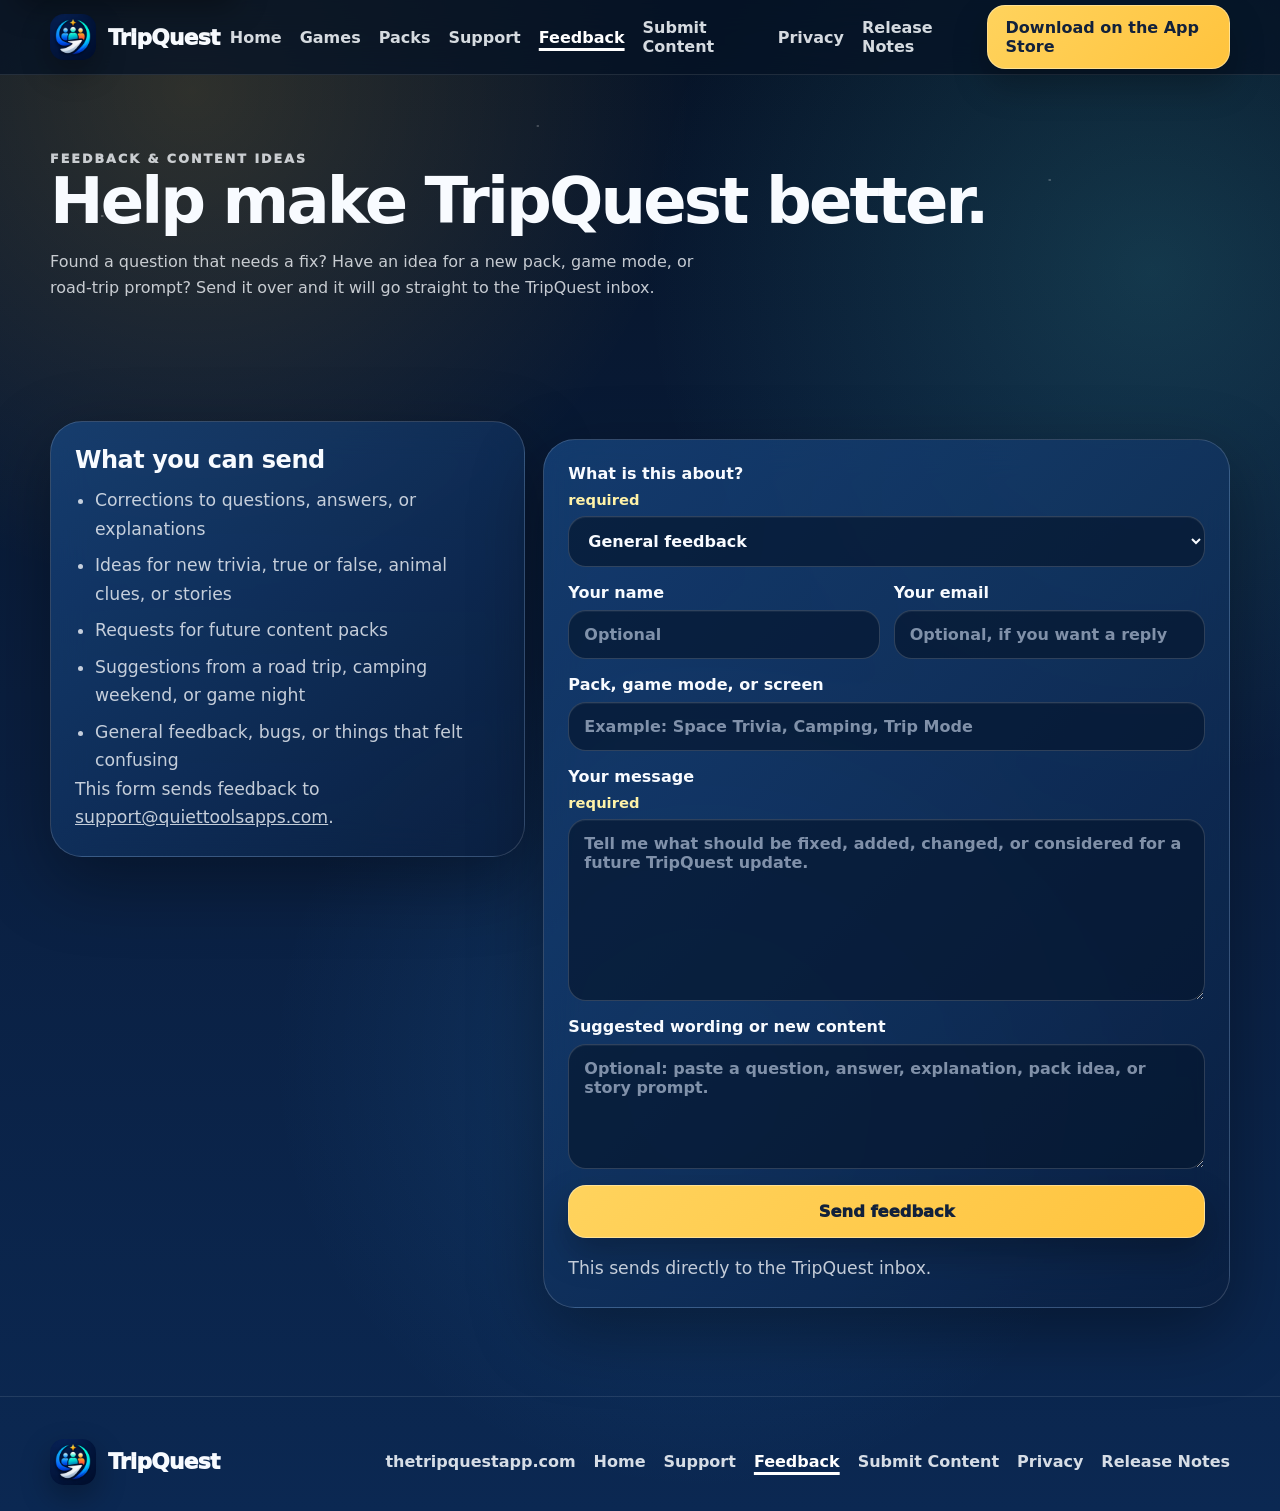
==== commit eda960ba: "Update TripQuest website" ====
--- a/feedback.html
+++ b/feedback.html
@@ -56,15 +56,16 @@
             <li>Suggestions from a road trip, camping weekend, or game night</li>
             <li>General feedback, bugs, or things that felt confusing</li>
           </ul>
-          <p class="small-note">This form sends feedback to <a href="mailto:thetripquestapp@gmail.com">thetripquestapp@gmail.com</a>.</p>
+          <p class="small-note">This form sends feedback to <a href="mailto:support@quiettoolsapps.com">support@quiettoolsapps.com</a>.</p>
         </article>
 
         <article class="content-card glass-panel">
-          <form class="feedback-form" id="feedbackForm" action="https://formsubmit.co/thetripquestapp@gmail.com" method="POST" data-formsubmit-ajax>
+          <form class="feedback-form" id="feedbackForm" action="https://formsubmit.co/support@quiettoolsapps.com" method="POST">
             <input type="hidden" name="_subject" value="New TripQuest feedback or content request" />
             <input type="hidden" name="_template" value="table" />
-            <input type="hidden" name="_captcha" value="false" />
-            <input type="hidden" name="_next" value="https://thetripquestapp.com/feedback.html?sent=1" />
+            <input type="hidden" name="_captcha" value="true" />
+            <input type="hidden" name="_autoresponse" value="We received your TripQuest support request. Thanks for reaching out — we’ll review it and reply as soon as we can." />
+            <input type="hidden" name="_next" value="https://www.thetripquestapp.com/feedback.html?sent=1" />
 
             <label>
               What is this about? <span class="required-label">required</span>
@@ -107,7 +108,6 @@
             <button class="btn primary large" type="submit">Send feedback</button>
             <p class="form-help">This sends directly to the TripQuest inbox.</p>
             <p class="form-success" id="formSuccess" role="status" aria-live="polite" hidden>Thanks — your message was sent.</p>
-            <p class="form-error" role="alert" hidden>Something blocked the send. Please email <a href="mailto:thetripquestapp@gmail.com">thetripquestapp@gmail.com</a> directly.</p>
           </form>
         </article>
       </div>
--- a/style.css
+++ b/style.css
@@ -548,16 +548,6 @@
   color: #9ff7d5;
   font-weight: 800;
 }
-.form-error {
-  margin-top: 12px;
-  color: #ffd6d6;
-  font-weight: 800;
-}
-.form-error a {
-  color: #ffffff;
-  text-decoration-thickness: 2px;
-  text-underline-offset: 0.22em;
-}
 
 
 .submit-callout-section {
@@ -756,11 +746,6 @@
   box-shadow: 0 18px 34px rgba(7, 31, 70, 0.28);
 }
 .app-style-submit-form .form-success {
-  color: #ffffff;
-  font-weight: 950;
-  text-shadow: 0 2px 8px rgba(3, 24, 55, 0.24);
-}
-.app-style-submit-form .form-error {
   color: #ffffff;
   font-weight: 950;
   text-shadow: 0 2px 8px rgba(3, 24, 55, 0.24);
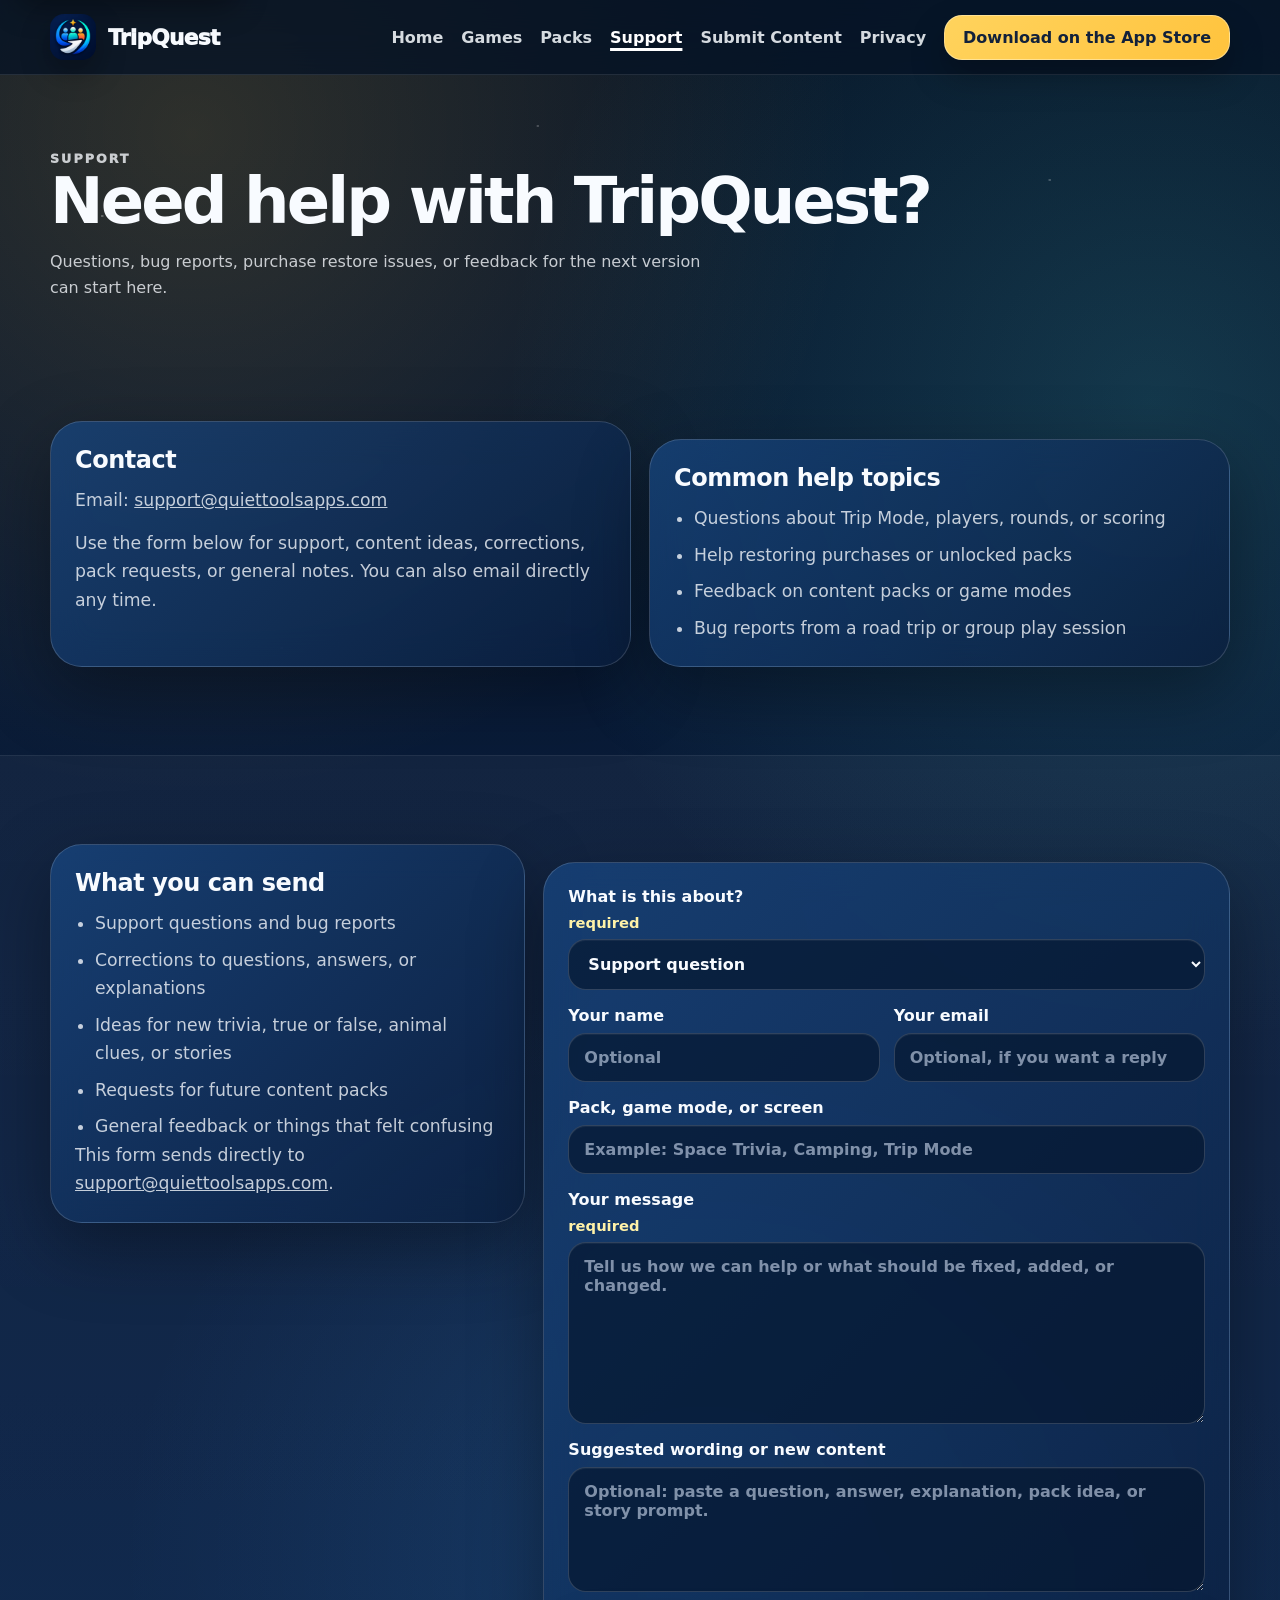
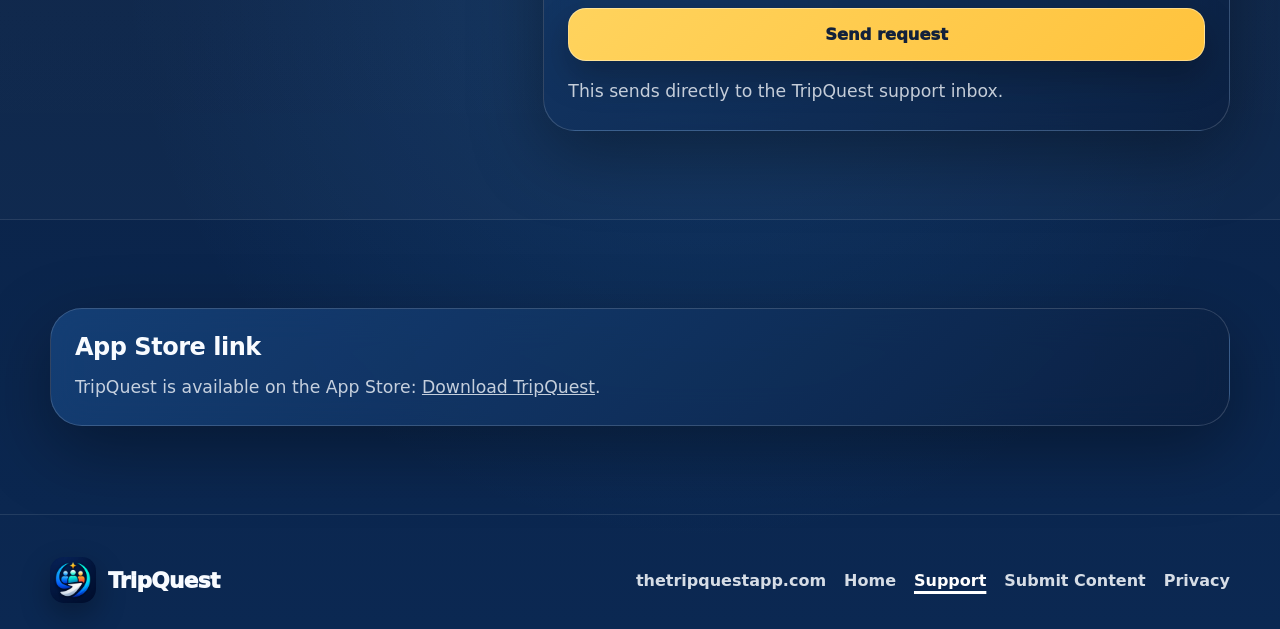
==== commit 384c8c1c: "Update TripQuest website" ====
--- a/feedback.html
+++ b/feedback.html
@@ -2,135 +2,15 @@
 <html lang="en">
 <head>
   <meta charset="utf-8" />
-  <title>TripQuest Feedback & Content Requests | thetripquestapp.com</title>
+  <title>Redirecting to TripQuest Support</title>
   <meta name="viewport" content="width=device-width, initial-scale=1" />
-  <meta name="description" content="Send TripQuest feedback, request question changes, suggest new content, or share ideas for future packs." />
-  <link rel="canonical" href="https://thetripquestapp.com/feedback.html" />
-  <link rel="icon" href="favicon.ico" sizes="any" />
-  <link rel="icon" type="image/png" sizes="32x32" href="assets/favicon-32x32.png" />
-  <link rel="icon" type="image/png" sizes="16x16" href="assets/favicon-16x16.png" />
-  <link rel="apple-touch-icon" href="assets/apple-touch-icon.png" />
-  <link rel="stylesheet" href="style.css" />
+  <meta name="robots" content="noindex" />
+  <link rel="canonical" href="https://www.thetripquestapp.com/support.html" />
+  <script>
+    window.location.replace(`support.html${window.location.search}${window.location.hash}`);
+  </script>
 </head>
 <body>
-  <a class="skip-link" href="#main">Skip to main content</a>
-  <div class="sky-noise" aria-hidden="true"></div>
-  <header class="site-header">
-    <div class="wrap header-inner">
-      <a class="brand" href="index.html">
-        <img src="assets/tripquest-icon.png" alt="TripQuest icon" />
-        <span>TripQuest</span>
-      </a>
-      <button class="nav-toggle" id="navToggle" type="button" aria-expanded="false" aria-controls="siteNav" aria-label="Open navigation"><span></span><span></span><span></span></button>
-      <nav class="nav" id="siteNav" aria-label="Primary">
-        <a href="index.html">Home</a>
-        <a href="index.html#games">Games</a>
-        <a href="index.html#packs">Packs</a>
-        <a href="support.html">Support</a>
-        <a href="feedback.html" aria-current="page">Feedback</a>
-        <a href="submit-content.html">Submit Content</a>
-        <a href="privacy.html">Privacy</a>
-        <a href="release-notes.html">Release Notes</a>
-        <a class="btn nav-cta" href="https://apps.apple.com/us/app/tripquest-travel-games/id6760669535" target="_blank" rel="noopener" aria-label="Download TripQuest on the App Store, opens in a new tab">Download on the App Store</a>
-      </nav>
-    </div>
-  </header>
-
-  <main id="main">
-    <section class="page-hero small-hero section">
-      <div class="wrap">
-        <p class="eyebrow">Feedback & content ideas</p>
-        <h1>Help make TripQuest better.</h1>
-        <p>Found a question that needs a fix? Have an idea for a new pack, game mode, or road-trip prompt? Send it over and it will go straight to the TripQuest inbox.</p>
-      </div>
-    </section>
-
-    <section class="section">
-      <div class="wrap feedback-layout">
-        <article class="content-card glass-panel feedback-intro">
-          <h2>What you can send</h2>
-          <ul class="note-list">
-            <li>Corrections to questions, answers, or explanations</li>
-            <li>Ideas for new trivia, true or false, animal clues, or stories</li>
-            <li>Requests for future content packs</li>
-            <li>Suggestions from a road trip, camping weekend, or game night</li>
-            <li>General feedback, bugs, or things that felt confusing</li>
-          </ul>
-          <p class="small-note">This form sends feedback to <a href="mailto:support@quiettoolsapps.com">support@quiettoolsapps.com</a>.</p>
-        </article>
-
-        <article class="content-card glass-panel">
-          <form class="feedback-form" id="feedbackForm" action="https://formsubmit.co/support@quiettoolsapps.com" method="POST">
-            <input type="hidden" name="_subject" value="New TripQuest feedback or content request" />
-            <input type="hidden" name="_template" value="table" />
-            <input type="hidden" name="_captcha" value="true" />
-            <input type="hidden" name="_autoresponse" value="We received your TripQuest support request. Thanks for reaching out — we’ll review it and reply as soon as we can." />
-            <input type="hidden" name="_next" value="https://www.thetripquestapp.com/feedback.html?sent=1" />
-
-            <label>
-              What is this about? <span class="required-label">required</span>
-              <select name="topic" required>
-                <option value="General feedback">General feedback</option>
-                <option value="Question or content correction">Question or content correction</option>
-                <option value="New question or content idea">New question or content idea</option>
-                <option value="New pack request">New pack request</option>
-                <option value="Bug report">Bug report</option>
-                <option value="Other">Other</option>
-              </select>
-            </label>
-
-            <div class="form-row">
-              <label>
-                Your name
-                <input name="name" type="text" autocomplete="name" placeholder="Optional" />
-              </label>
-              <label>
-                Your email
-                <input name="email" type="email" autocomplete="email" placeholder="Optional, if you want a reply" />
-              </label>
-            </div>
-
-            <label>
-              Pack, game mode, or screen
-              <input name="area" type="text" placeholder="Example: Space Trivia, Camping, Trip Mode" />
-            </label>
-
-            <label>
-              Your message <span class="required-label">required</span>
-              <textarea name="message" rows="8" required placeholder="Tell me what should be fixed, added, changed, or considered for a future TripQuest update."></textarea>
-            </label>
-
-            <label>
-              Suggested wording or new content
-              <textarea name="suggestedContent" rows="5" placeholder="Optional: paste a question, answer, explanation, pack idea, or story prompt."></textarea>
-            </label>
-
-            <button class="btn primary large" type="submit">Send feedback</button>
-            <p class="form-help">This sends directly to the TripQuest inbox.</p>
-            <p class="form-success" id="formSuccess" role="status" aria-live="polite" hidden>Thanks — your message was sent.</p>
-          </form>
-        </article>
-      </div>
-    </section>
-  </main>
-
-  <footer class="site-footer">
-    <div class="wrap footer-inner">
-      <a class="brand footer-brand" href="index.html">
-        <img src="assets/tripquest-icon.png" alt="TripQuest icon" />
-        <span>TripQuest</span>
-      </a>
-      <nav class="footer-nav" aria-label="Footer">
-        <a href="https://thetripquestapp.com/">thetripquestapp.com</a>
-        <a href="index.html">Home</a>
-        <a href="support.html">Support</a>
-        <a href="feedback.html" aria-current="page">Feedback</a>
-        <a href="submit-content.html">Submit Content</a>
-        <a href="privacy.html">Privacy</a>
-        <a href="release-notes.html">Release Notes</a>
-      </nav>
-    </div>
-  </footer>
-  <script src="script.js"></script>
+  <p>Feedback has moved to <a href="support.html">TripQuest Support</a>.</p>
 </body>
 </html>
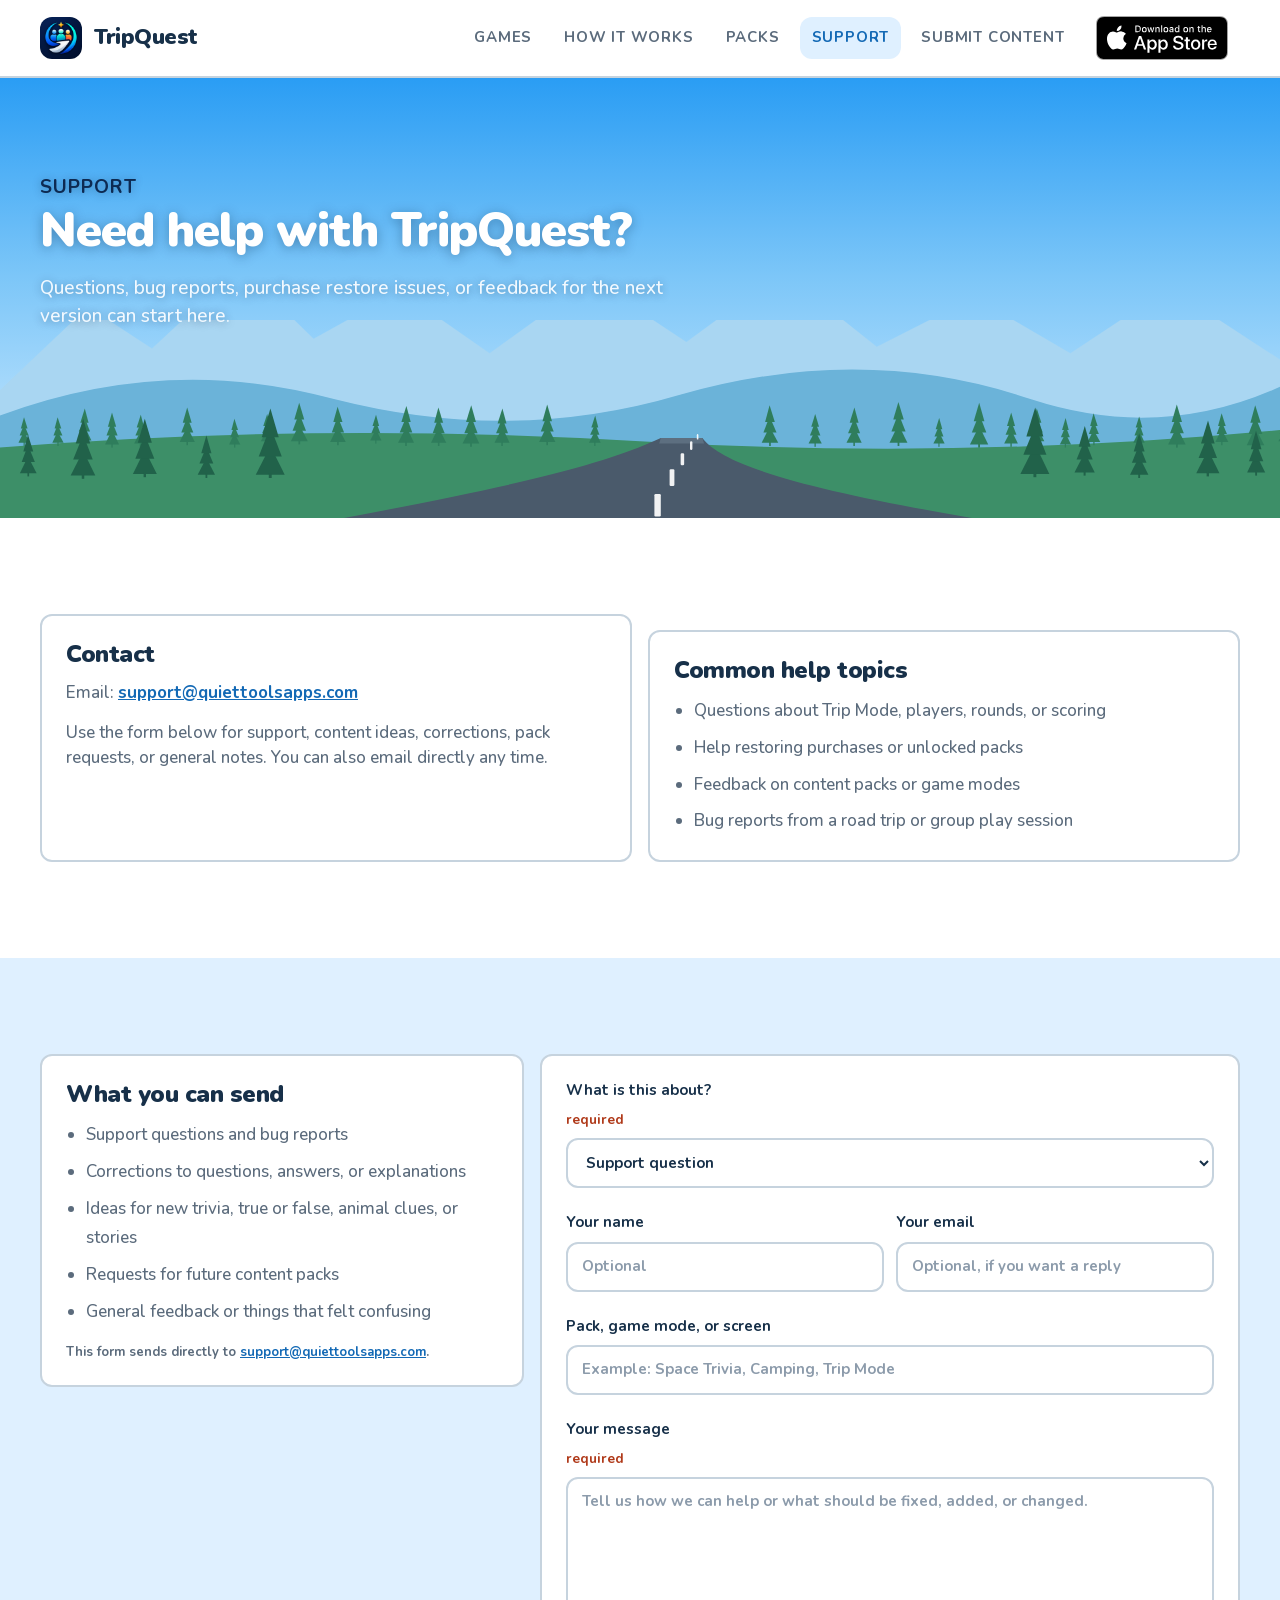
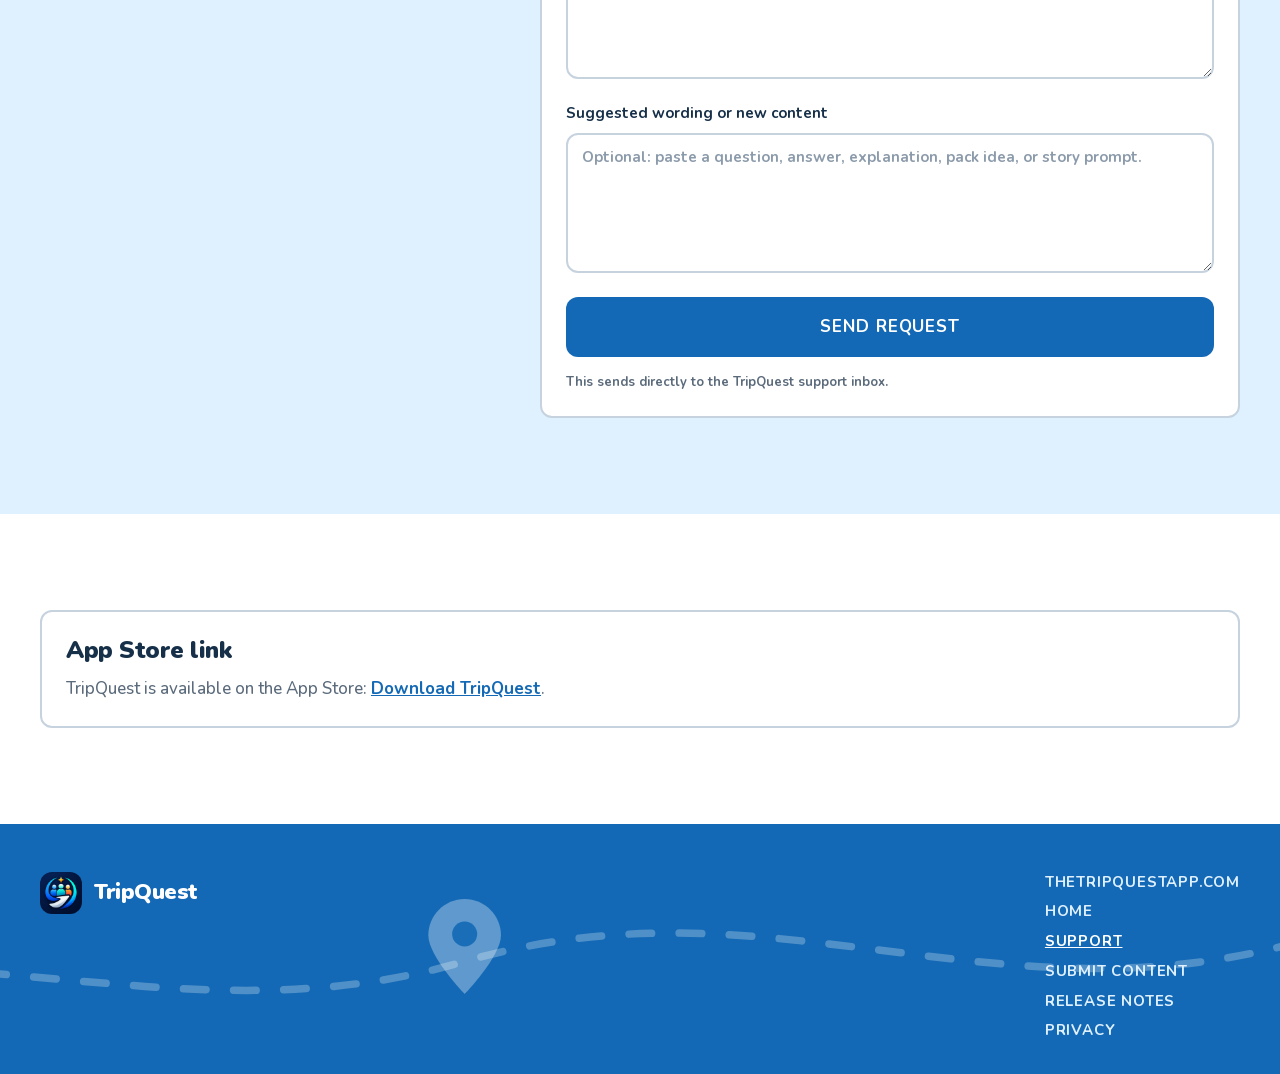
==== commit c5463d19: "Update TripQuest website" ====
--- a/feedback.html
+++ b/feedback.html
@@ -4,6 +4,7 @@
   <meta charset="utf-8" />
   <title>Redirecting to TripQuest Support</title>
   <meta name="viewport" content="width=device-width, initial-scale=1" />
+  <meta name="theme-color" content="#1d90e8" />
   <meta name="robots" content="noindex" />
   <link rel="canonical" href="https://www.thetripquestapp.com/support.html" />
   <script>
